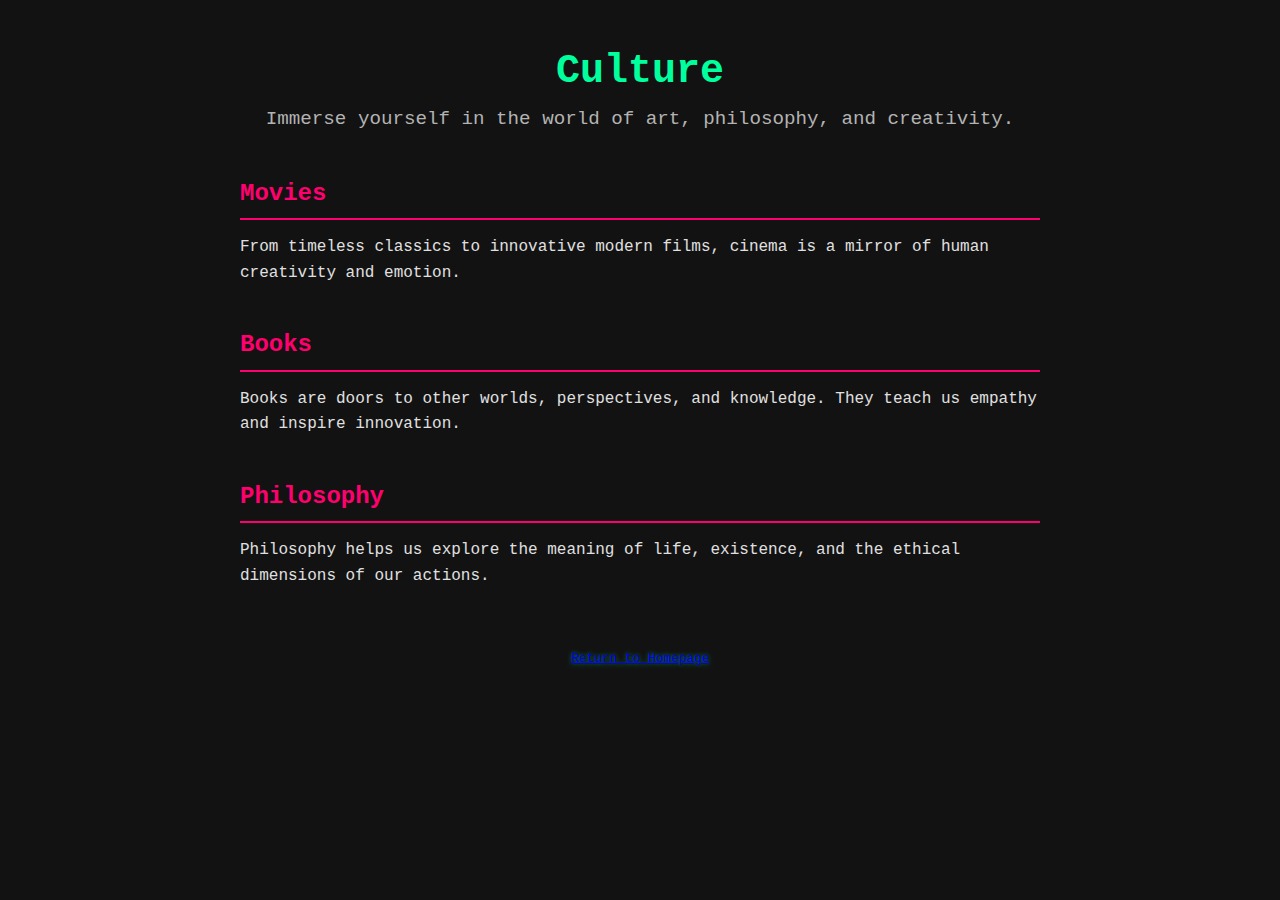
==== culture.html @ 26552026 "Create culture.html" ====
<!DOCTYPE html>
<html lang="en">
<head>
    <meta charset="UTF-8">
    <meta name="viewport" content="width=device-width, initial-scale=1.0">
    <title>Culture</title>
    <link rel="stylesheet" href="styles.css">
</head>
<body>
    <header>
        <h1>Culture</h1>
        <p>Immerse yourself in the world of art, philosophy, and creativity.</p>
    </header>

    <main>
        <section>
            <h2>Movies</h2>
            <p>From timeless classics to innovative modern films, cinema is a mirror of human creativity and emotion.</p>
        </section>

        <section>
            <h2>Books</h2>
            <p>Books are doors to other worlds, perspectives, and knowledge. They teach us empathy and inspire innovation.</p>
        </section>

        <section>
            <h2>Philosophy</h2>
            <p>Philosophy helps us explore the meaning of life, existence, and the ethical dimensions of our actions.</p>
        </section>
    </main>

    <footer>
        <a href="index.html">Return to Homepage</a>
    </footer>
</body>
</html>
---- styles.css ----
/* Reset basic styles */
* {
    margin: 0;
    padding: 0;
    box-sizing: border-box;
}

/* Overall Body Style */
body {
    font-family: "Courier New", Courier, monospace; /* Console-like font */
    background-color: #121212; /* Dark background */
    color: #e0e0e0; /* Light text for contrast */
    line-height: 1.6;
    padding: 0 20px;
}

/* Header Section */
header {
    text-align: center;
    margin: 40px 0;
}

header h1 {
    font-size: 2.5em;
    color: #00ff9d; /* Neon green */
}

header p {
    font-size: 1.2em;
    color: #b3b3b3; /* Muted white */
}

/* Navigation */
nav ul {
    list-style-type: none;
    text-align: center;
    margin: 20px 0;
}

nav ul li {
    display: inline;
    margin: 0 15px;
}

nav ul li a {
    color: #00ff9d;
    text-decoration: none;
    font-weight: bold;
}

nav ul li a:hover {
    color: #ff006e; /* Neon pink on hover */
}

/* Sections Styling */
section {
    margin: 40px auto;
    max-width: 800px;
}

section h2 {
    color: #ff006e;
    border-bottom: 2px solid #ff006e;
    padding-bottom: 5px;
    margin-bottom: 15px;
}

section p, section ul {
    margin-top: 10px;
}

/* Skills and Projects List */
ul {
    list-style-type: none;
    padding: 0;
}

ul li {
    background: #1d1d1d;
    padding: 10px;
    margin: 5px 0;
    border-radius: 8px;
}

ul li a {
    color: #00ff9d;
    text-decoration: none;
}

ul li a:hover {
    color: #ff006e;
}

/* Contact Links */
#contact ul {
    list-style-type: none;
    text-align: center;
}

#contact ul li {
    margin: 10px 0;
}

#contact ul li a {
    color: #00ff9d;
    text-decoration: none;
}

#contact ul li a:hover {
    color: #ff006e;
}

/* Footer Styling */
footer {
    text-align: center;
    padding: 20px;
    font-size: 0.8em;
    color: #666666;
}

/* Hover Animations */
a {
    transition: color 0.3s ease;
}

/* Button and Link Glow Effect */
a, button {
    text-shadow: 0px 0px 5px rgba(0, 255, 157, 0.5); /* Neon green shadow */
}

a:hover, button:hover {
    text-shadow: 0px 0px 8px rgba(255, 0, 110, 0.8); /* Neon pink on hover */
}

/* Custom Scrollbar */
::-webkit-scrollbar {
    width: 8px;
}

::-webkit-scrollbar-track {
    background: #121212;
}

::-webkit-scrollbar-thumb {
    background: #ff006e; /* Scroll thumb in neon pink */
    border-radius: 8px;
}

::-webkit-scrollbar-thumb:hover {
    background: #00ff9d; /* Turns neon green on hover */
}

/* New Categories Section */
.container {
    display: flex;
    justify-content: space-around;
    margin: 50px 0;
}

.category {
    background-color: #1d1d1d;
    color: #e0e0e0; /* La couleur du texte suivie de styles.css */
    text-align: center;
    padding: 20px;
    border-radius: 10px;
    width: 30%;
    box-shadow: 0 4px 8px rgba(0, 0, 0, 0.2);
}

.category-img {
    width: 20%; /* Réduit encore plus la taille des images */
    height: auto;
    border-radius: 8px;
    margin-bottom: 15px;
}

.category h3 {
    font-size: 1.2em; /* Ajuste la taille pour que le texte soit plus petit */
    color: #00ff9d; /* Neon green (la couleur définie dans styles.css pour le titre) */
    margin: 10px 0;
}

.category p {
    font-size: 1em; /* Taille réduite pour le texte */
    color: #b3b3b3; /* Couleur du texte selon le style général */
}

/* Hover effect on categories */
.category:hover {
    transform: scale(1.05); /* Légère animation pour agrandir l'élément */
    box-shadow: 0 6px 12px rgba(0, 0, 0, 0.3);
}

/* Responsiveness for small screens */
@media (max-width: 768px) {
    .container {
        flex-direction: column;
        align-items: center;
    }

    .category {
        width: 80%; /* Plus large sur les petits écrans */
        margin-bottom: 20px;
    }
}

#floating-icons {
    position: fixed;
    top: 0;
    left: 0;
    width: 100%;
    height: 100%;
    pointer-events: none; /* Make sure the icons don't block interactions */
    z-index: -1; /* Place behind other content */
}

.floating-icon {
    position: absolute;
    width: 150px; /* Adjust the size as needed */
    height: auto;
    transition: transform 0.3s ease;
}
#tv-screen {
    position: fixed;
    top: 0;
    left: 0;
    width: 100%;
    height: 100%;
    pointer-events: none; /* Assure que le canvas ne bloque pas les interactions */
    z-index: -1; /* Place derrière autres contenus */
}
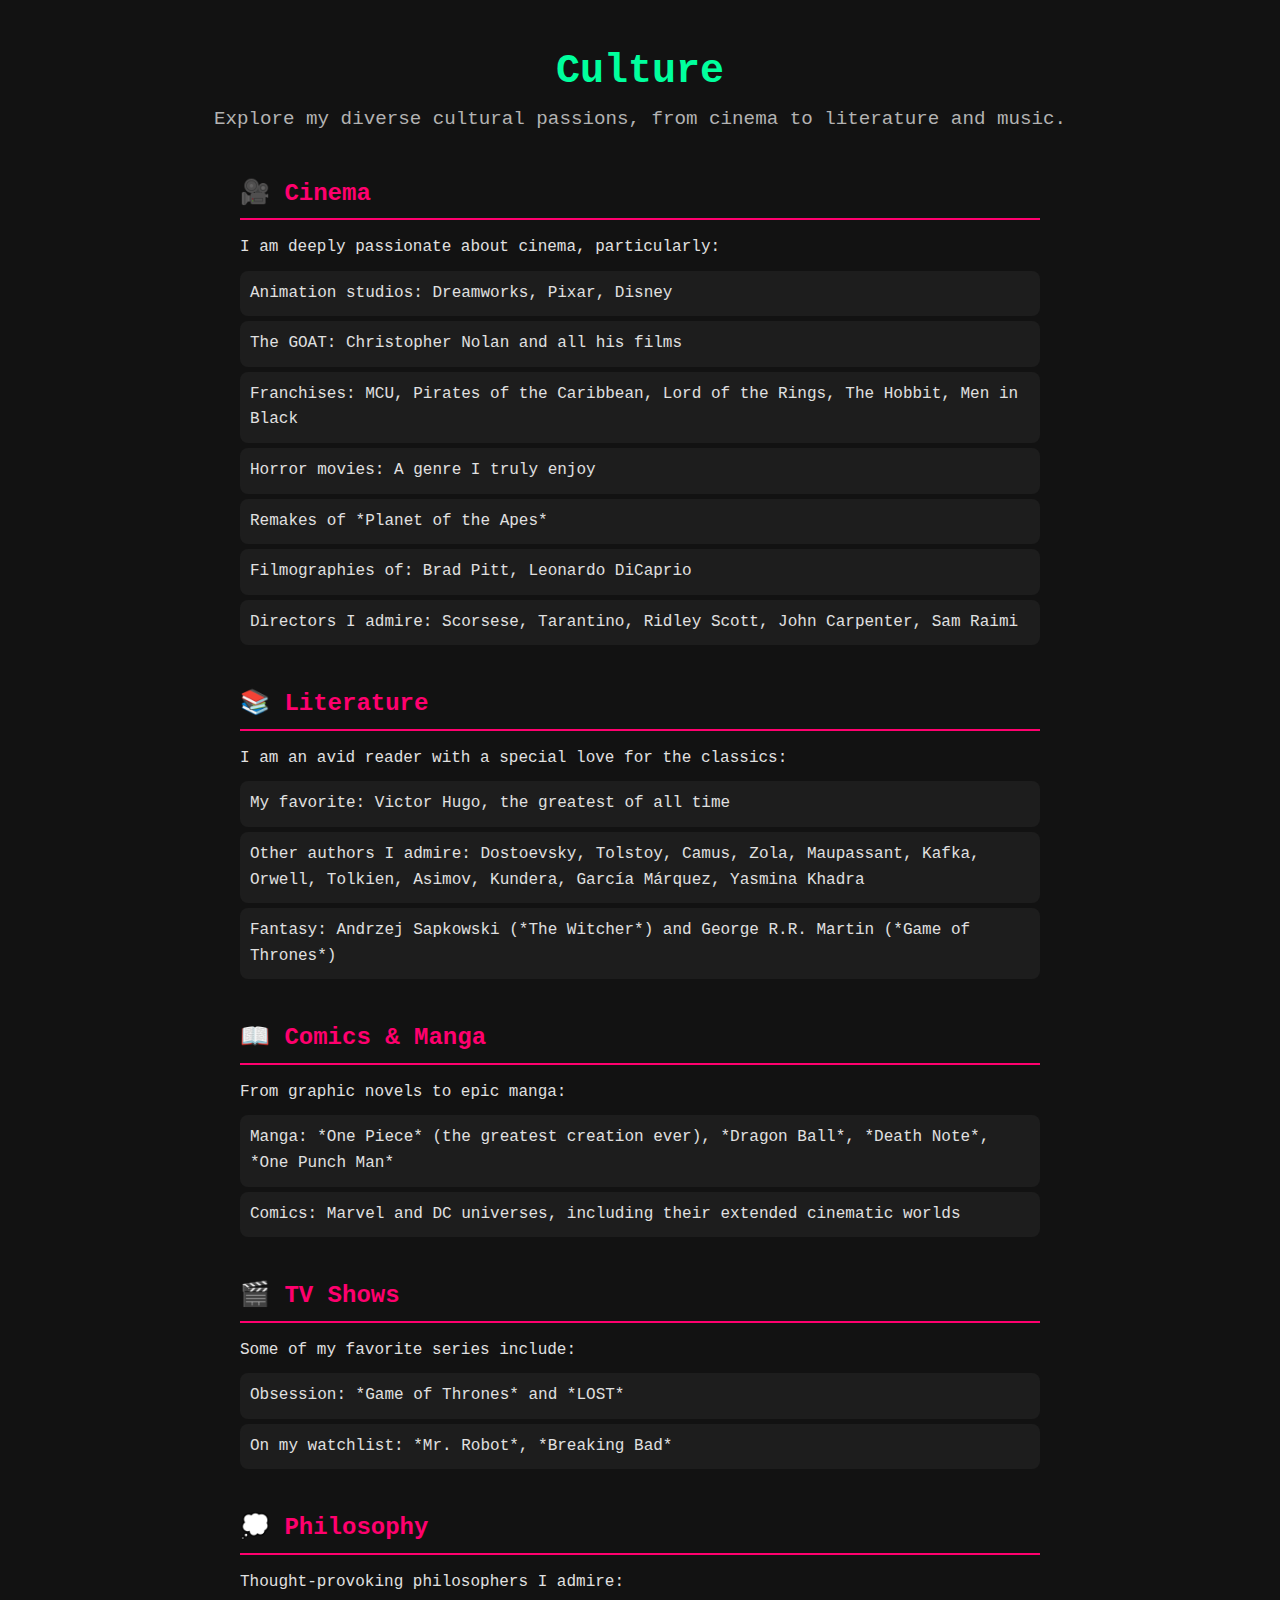
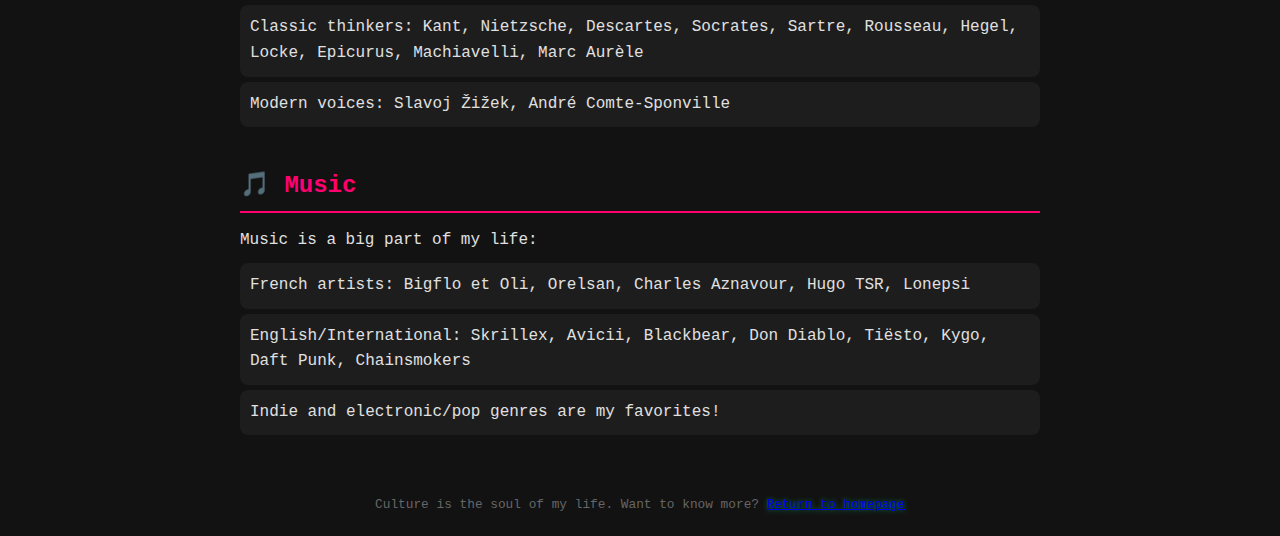
==== commit 671e377e: "Update culture.html" ====
--- a/culture.html
+++ b/culture.html
@@ -9,28 +9,72 @@
 <body>
     <header>
         <h1>Culture</h1>
-        <p>Immerse yourself in the world of art, philosophy, and creativity.</p>
+        <p>Explore my diverse cultural passions, from cinema to literature and music.</p>
     </header>
 
-    <main>
-        <section>
-            <h2>Movies</h2>
-            <p>From timeless classics to innovative modern films, cinema is a mirror of human creativity and emotion.</p>
-        </section>
+    <section>
+        <h2>🎥 Cinema</h2>
+        <p>I am deeply passionate about cinema, particularly:</p>
+        <ul>
+            <li>Animation studios: Dreamworks, Pixar, Disney</li>
+            <li>The GOAT: Christopher Nolan and all his films</li>
+            <li>Franchises: MCU, Pirates of the Caribbean, Lord of the Rings, The Hobbit, Men in Black</li>
+            <li>Horror movies: A genre I truly enjoy</li>
+            <li>Remakes of *Planet of the Apes*</li>
+            <li>Filmographies of: Brad Pitt, Leonardo DiCaprio</li>
+            <li>Directors I admire: Scorsese, Tarantino, Ridley Scott, John Carpenter, Sam Raimi</li>
+        </ul>
+    </section>
 
-        <section>
-            <h2>Books</h2>
-            <p>Books are doors to other worlds, perspectives, and knowledge. They teach us empathy and inspire innovation.</p>
-        </section>
+    <section>
+        <h2>📚 Literature</h2>
+        <p>I am an avid reader with a special love for the classics:</p>
+        <ul>
+            <li>My favorite: Victor Hugo, the greatest of all time</li>
+            <li>Other authors I admire: Dostoevsky, Tolstoy, Camus, Zola, Maupassant, Kafka, Orwell, Tolkien, Asimov, Kundera, García Márquez, Yasmina Khadra</li>
+            <li>Fantasy: Andrzej Sapkowski (*The Witcher*) and George R.R. Martin (*Game of Thrones*)</li>
+        </ul>
+    </section>
 
-        <section>
-            <h2>Philosophy</h2>
-            <p>Philosophy helps us explore the meaning of life, existence, and the ethical dimensions of our actions.</p>
-        </section>
-    </main>
+    <section>
+        <h2>📖 Comics & Manga</h2>
+        <p>From graphic novels to epic manga:</p>
+        <ul>
+            <li>Manga: *One Piece* (the greatest creation ever), *Dragon Ball*, *Death Note*, *One Punch Man*</li>
+            <li>Comics: Marvel and DC universes, including their extended cinematic worlds</li>
+        </ul>
+    </section>
+
+    <section>
+        <h2>🎬 TV Shows</h2>
+        <p>Some of my favorite series include:</p>
+        <ul>
+            <li>Obsession: *Game of Thrones* and *LOST*</li>
+            <li>On my watchlist: *Mr. Robot*, *Breaking Bad*</li>
+        </ul>
+    </section>
+
+    <section>
+        <h2>💭 Philosophy</h2>
+        <p>Thought-provoking philosophers I admire:</p>
+        <ul>
+            <li>Classic thinkers: Kant, Nietzsche, Descartes, Socrates, Sartre, Rousseau, Hegel, Locke, Epicurus, Machiavelli, Marc Aurèle</li>
+            <li>Modern voices: Slavoj Žižek, André Comte-Sponville</li>
+        </ul>
+    </section>
+
+    <section>
+        <h2>🎵 Music</h2>
+        <p>Music is a big part of my life:</p>
+        <ul>
+            <li>French artists: Bigflo et Oli, Orelsan, Charles Aznavour, Hugo TSR, Lonepsi</li>
+            <li>English/International: Skrillex, Avicii, Blackbear, Don Diablo, Tiësto, Kygo, Daft Punk, Chainsmokers</li>
+            <li>Indie and electronic/pop genres are my favorites!</li>
+        </ul>
+    </section>
 
     <footer>
-        <a href="index.html">Return to Homepage</a>
+        <p>Culture is the soul of my life. Want to know more? <a href="index.html">Return to homepage</a></p>
     </footer>
 </body>
 </html>
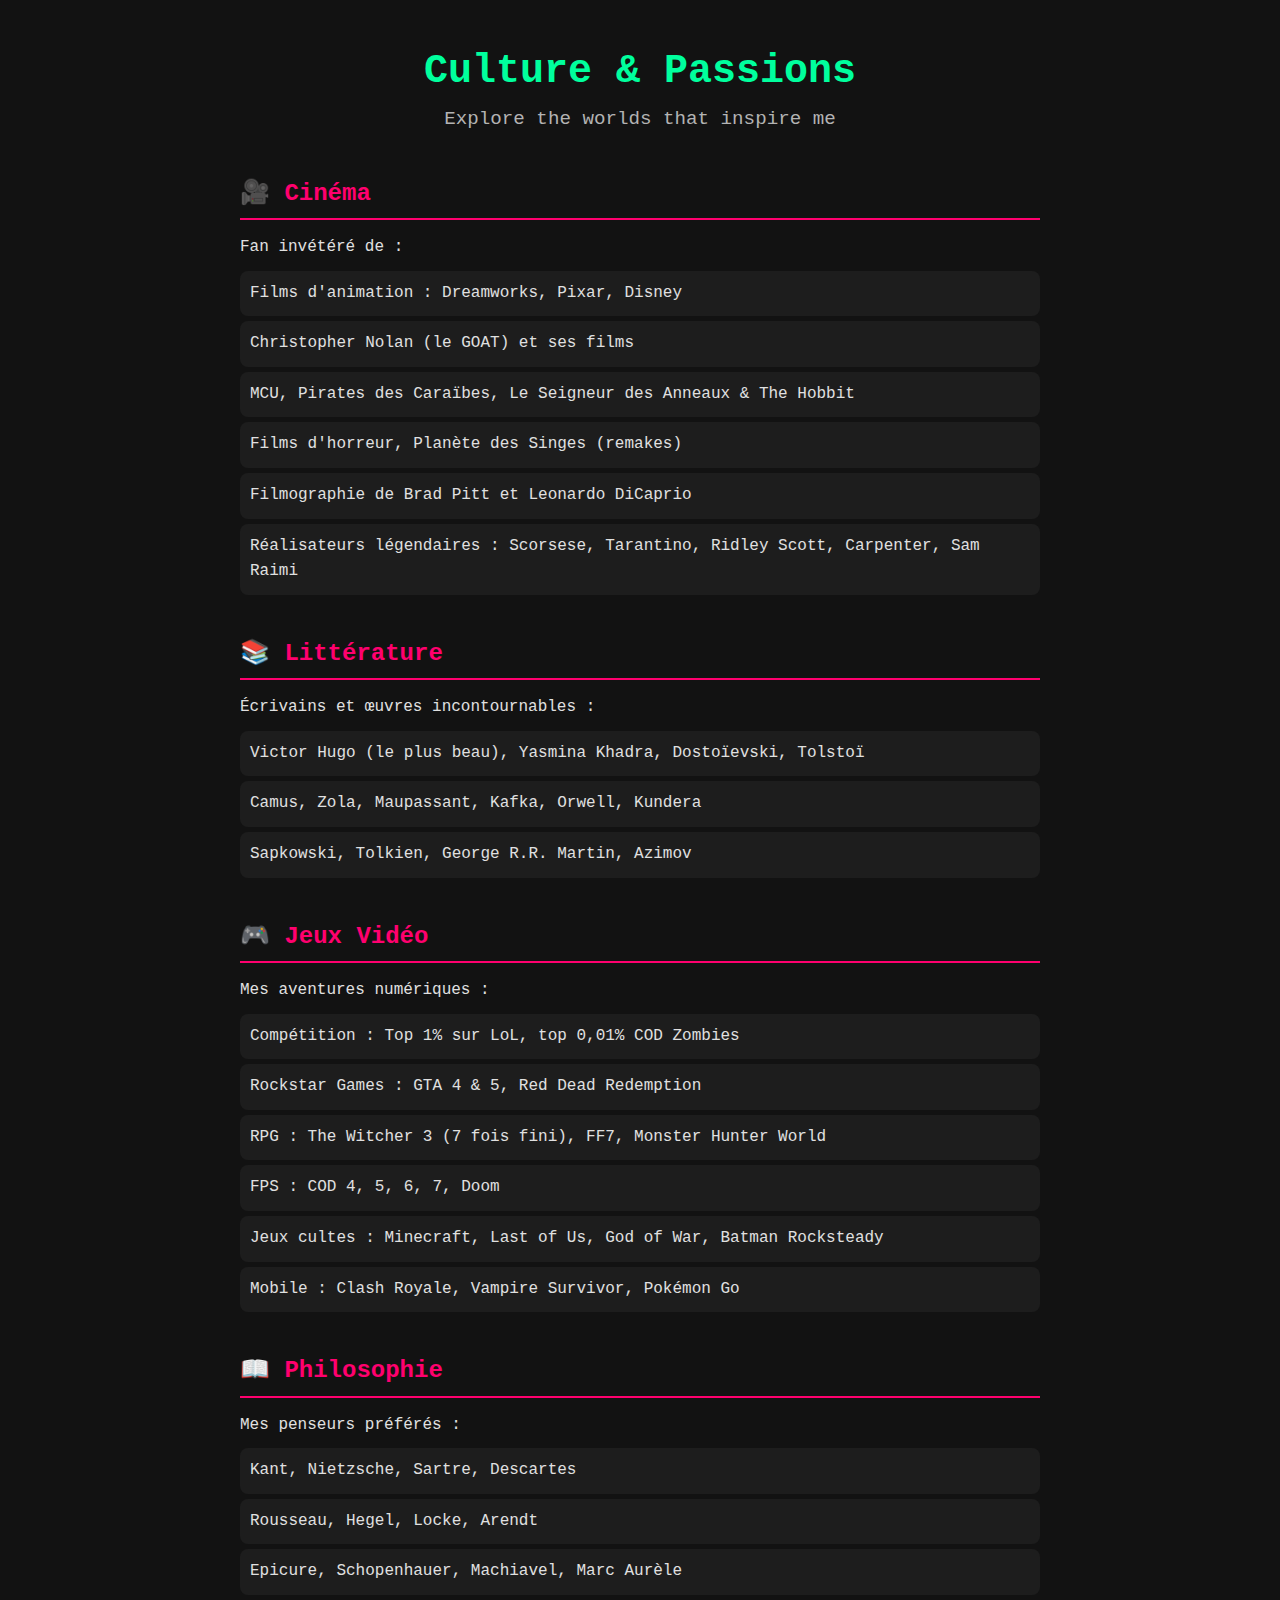
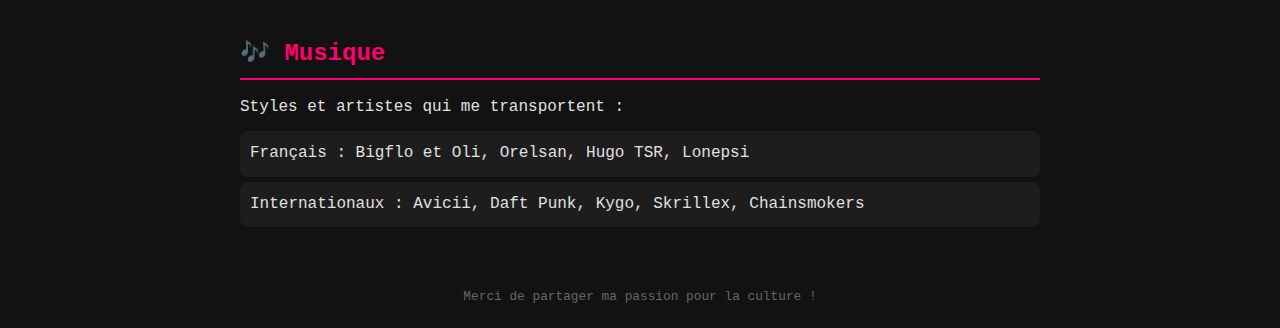
==== commit b890ea7b: "Update culture.html" ====
--- a/culture.html
+++ b/culture.html
@@ -8,73 +8,67 @@
 </head>
 <body>
     <header>
-        <h1>Culture</h1>
-        <p>Explore my diverse cultural passions, from cinema to literature and music.</p>
+        <h1>Culture & Passions</h1>
+        <p>Explore the worlds that inspire me</p>
     </header>
 
     <section>
-        <h2>🎥 Cinema</h2>
-        <p>I am deeply passionate about cinema, particularly:</p>
+        <h2>🎥 Cinéma</h2>
+        <p>Fan invétéré de :</p>
         <ul>
-            <li>Animation studios: Dreamworks, Pixar, Disney</li>
-            <li>The GOAT: Christopher Nolan and all his films</li>
-            <li>Franchises: MCU, Pirates of the Caribbean, Lord of the Rings, The Hobbit, Men in Black</li>
-            <li>Horror movies: A genre I truly enjoy</li>
-            <li>Remakes of *Planet of the Apes*</li>
-            <li>Filmographies of: Brad Pitt, Leonardo DiCaprio</li>
-            <li>Directors I admire: Scorsese, Tarantino, Ridley Scott, John Carpenter, Sam Raimi</li>
+            <li>Films d'animation : Dreamworks, Pixar, Disney</li>
+            <li>Christopher Nolan (le GOAT) et ses films</li>
+            <li>MCU, Pirates des Caraïbes, Le Seigneur des Anneaux & The Hobbit</li>
+            <li>Films d'horreur, Planète des Singes (remakes)</li>
+            <li>Filmographie de Brad Pitt et Leonardo DiCaprio</li>
+            <li>Réalisateurs légendaires : Scorsese, Tarantino, Ridley Scott, Carpenter, Sam Raimi</li>
         </ul>
     </section>
 
     <section>
-        <h2>📚 Literature</h2>
-        <p>I am an avid reader with a special love for the classics:</p>
+        <h2>📚 Littérature</h2>
+        <p>Écrivains et œuvres incontournables :</p>
         <ul>
-            <li>My favorite: Victor Hugo, the greatest of all time</li>
-            <li>Other authors I admire: Dostoevsky, Tolstoy, Camus, Zola, Maupassant, Kafka, Orwell, Tolkien, Asimov, Kundera, García Márquez, Yasmina Khadra</li>
-            <li>Fantasy: Andrzej Sapkowski (*The Witcher*) and George R.R. Martin (*Game of Thrones*)</li>
+            <li>Victor Hugo (le plus beau), Yasmina Khadra, Dostoïevski, Tolstoï</li>
+            <li>Camus, Zola, Maupassant, Kafka, Orwell, Kundera</li>
+            <li>Sapkowski, Tolkien, George R.R. Martin, Azimov</li>
         </ul>
     </section>
 
     <section>
-        <h2>📖 Comics & Manga</h2>
-        <p>From graphic novels to epic manga:</p>
+        <h2>🎮 Jeux Vidéo</h2>
+        <p>Mes aventures numériques :</p>
         <ul>
-            <li>Manga: *One Piece* (the greatest creation ever), *Dragon Ball*, *Death Note*, *One Punch Man*</li>
-            <li>Comics: Marvel and DC universes, including their extended cinematic worlds</li>
+            <li>Compétition : Top 1% sur LoL, top 0,01% COD Zombies</li>
+            <li>Rockstar Games : GTA 4 & 5, Red Dead Redemption</li>
+            <li>RPG : The Witcher 3 (7 fois fini), FF7, Monster Hunter World</li>
+            <li>FPS : COD 4, 5, 6, 7, Doom</li>
+            <li>Jeux cultes : Minecraft, Last of Us, God of War, Batman Rocksteady</li>
+            <li>Mobile : Clash Royale, Vampire Survivor, Pokémon Go</li>
         </ul>
     </section>
 
     <section>
-        <h2>🎬 TV Shows</h2>
-        <p>Some of my favorite series include:</p>
+        <h2>📖 Philosophie</h2>
+        <p>Mes penseurs préférés :</p>
         <ul>
-            <li>Obsession: *Game of Thrones* and *LOST*</li>
-            <li>On my watchlist: *Mr. Robot*, *Breaking Bad*</li>
+            <li>Kant, Nietzsche, Sartre, Descartes</li>
+            <li>Rousseau, Hegel, Locke, Arendt</li>
+            <li>Epicure, Schopenhauer, Machiavel, Marc Aurèle</li>
         </ul>
     </section>
 
     <section>
-        <h2>💭 Philosophy</h2>
-        <p>Thought-provoking philosophers I admire:</p>
+        <h2>🎶 Musique</h2>
+        <p>Styles et artistes qui me transportent :</p>
         <ul>
-            <li>Classic thinkers: Kant, Nietzsche, Descartes, Socrates, Sartre, Rousseau, Hegel, Locke, Epicurus, Machiavelli, Marc Aurèle</li>
-            <li>Modern voices: Slavoj Žižek, André Comte-Sponville</li>
-        </ul>
-    </section>
-
-    <section>
-        <h2>🎵 Music</h2>
-        <p>Music is a big part of my life:</p>
-        <ul>
-            <li>French artists: Bigflo et Oli, Orelsan, Charles Aznavour, Hugo TSR, Lonepsi</li>
-            <li>English/International: Skrillex, Avicii, Blackbear, Don Diablo, Tiësto, Kygo, Daft Punk, Chainsmokers</li>
-            <li>Indie and electronic/pop genres are my favorites!</li>
+            <li>Français : Bigflo et Oli, Orelsan, Hugo TSR, Lonepsi</li>
+            <li>Internationaux : Avicii, Daft Punk, Kygo, Skrillex, Chainsmokers</li>
         </ul>
     </section>
 
     <footer>
-        <p>Culture is the soul of my life. Want to know more? <a href="index.html">Return to homepage</a></p>
+        <p>Merci de partager ma passion pour la culture !</p>
     </footer>
 </body>
 </html>
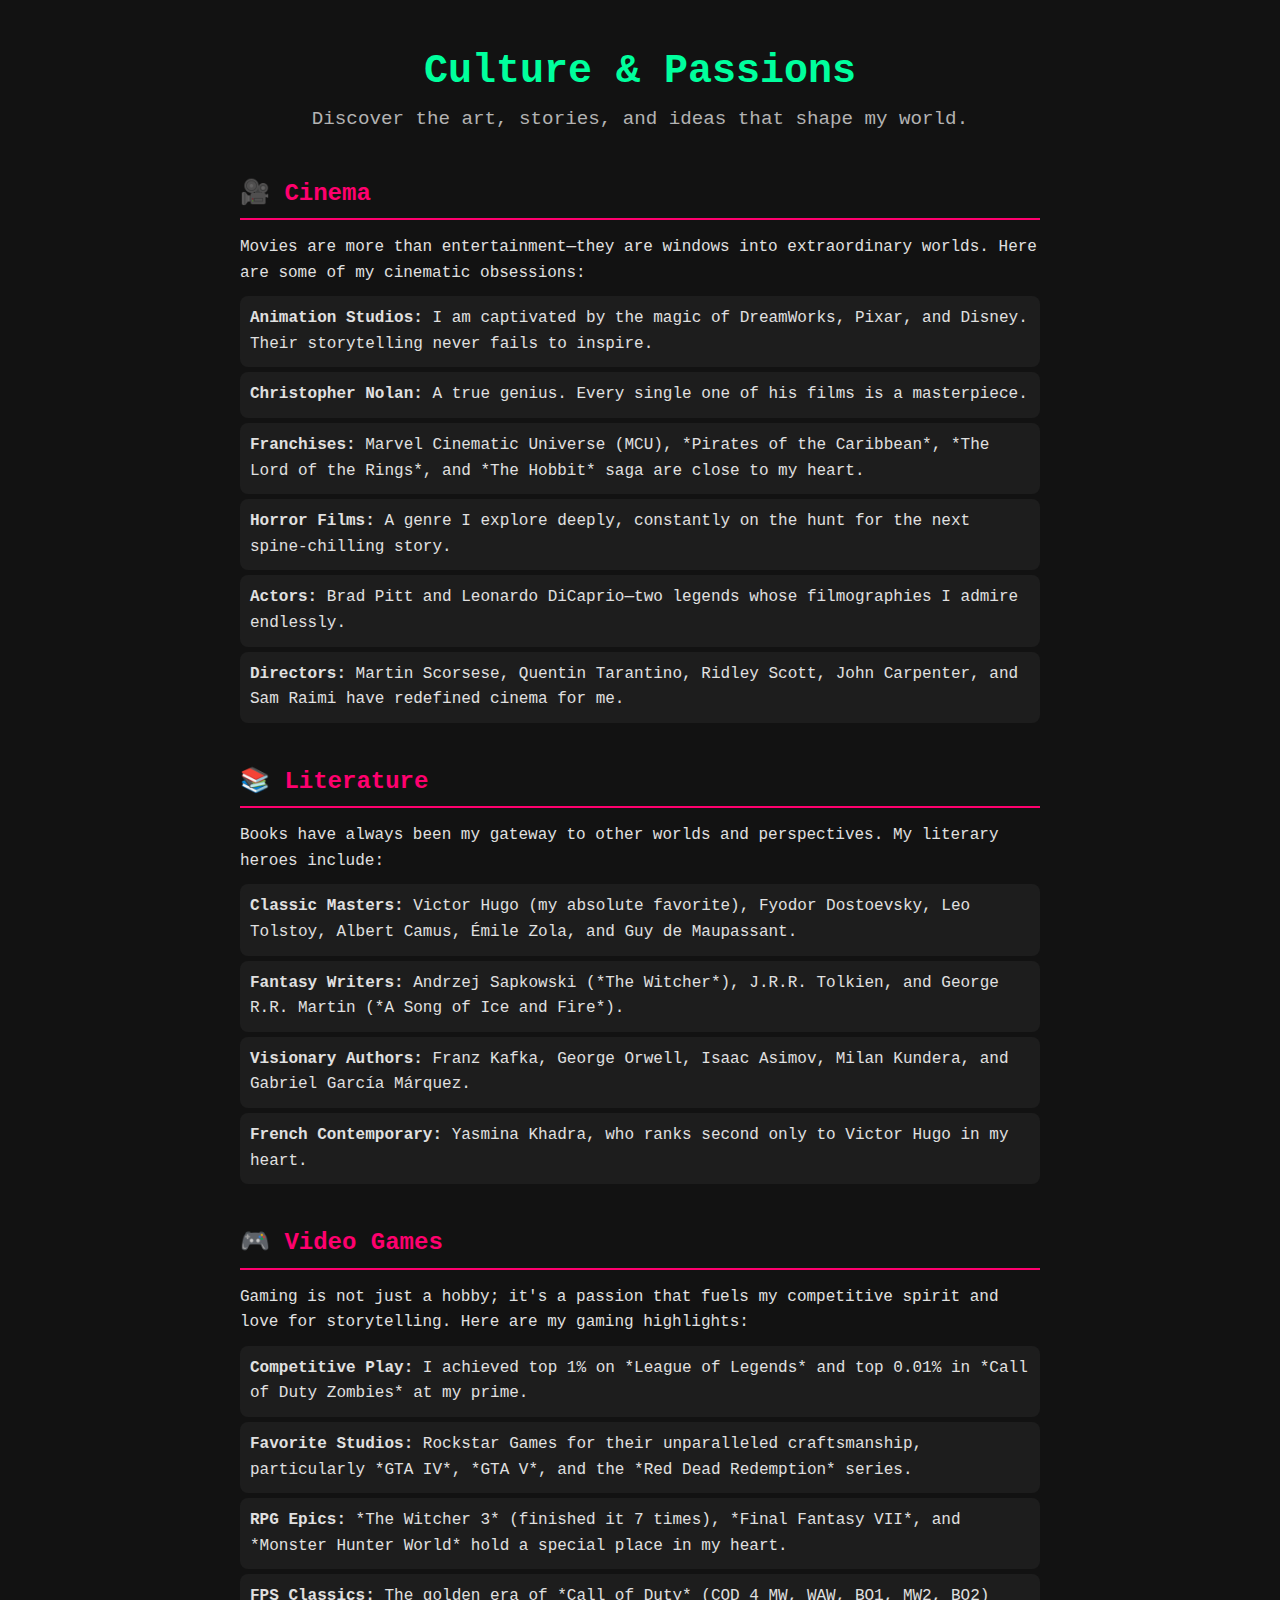
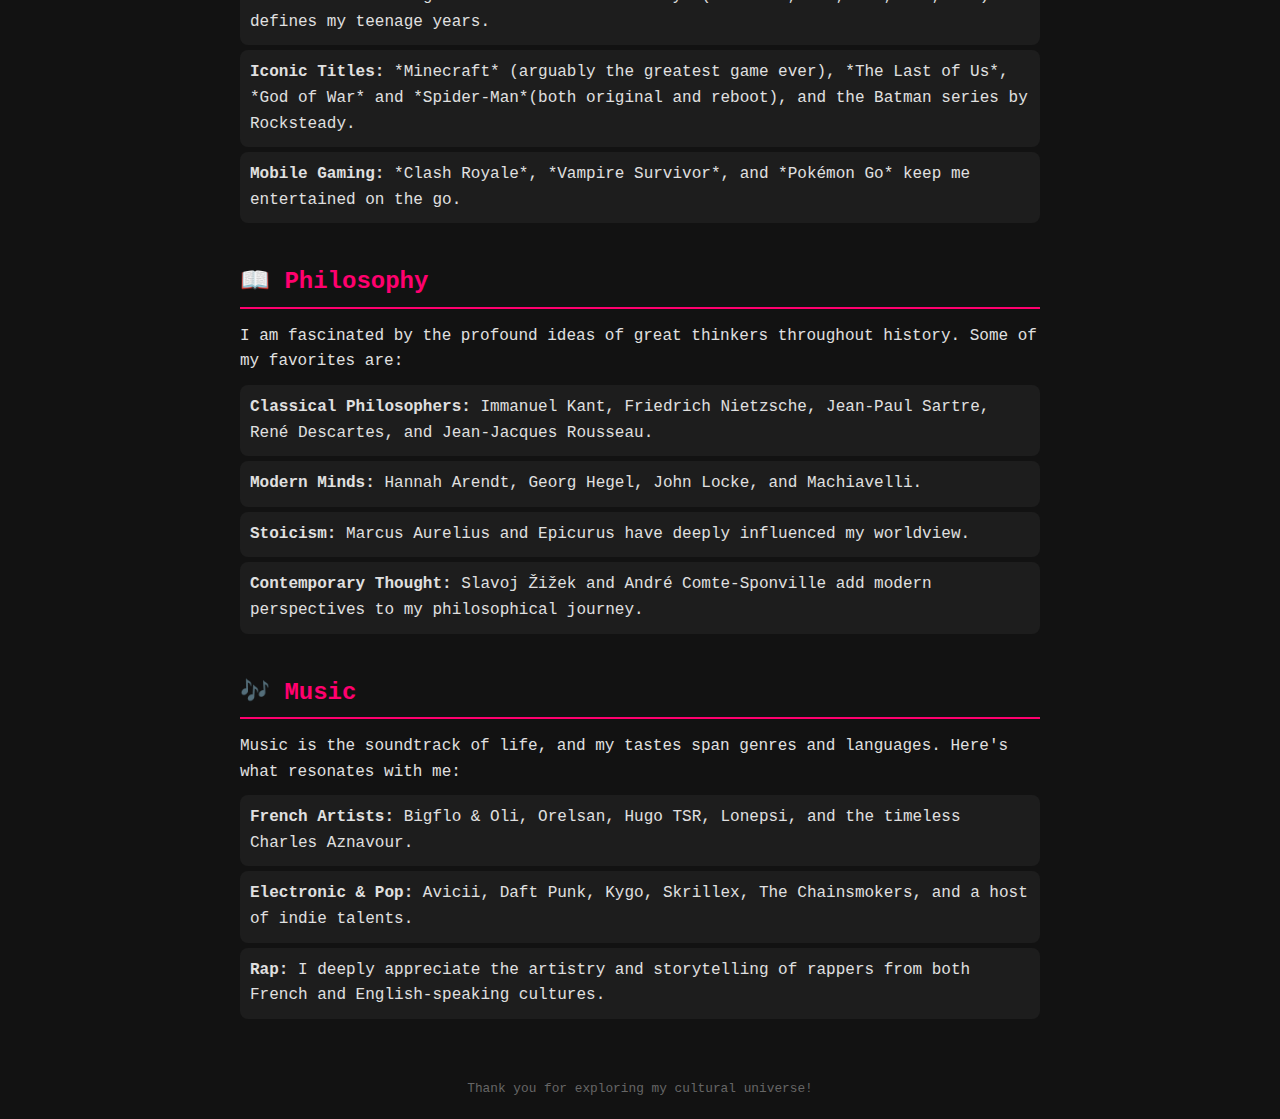
==== commit 2e7a4c4c: "Update culture.html" ====
--- a/culture.html
+++ b/culture.html
@@ -3,72 +3,75 @@
 <head>
     <meta charset="UTF-8">
     <meta name="viewport" content="width=device-width, initial-scale=1.0">
-    <title>Culture</title>
+    <title>Culture & Passions</title>
     <link rel="stylesheet" href="styles.css">
 </head>
 <body>
     <header>
         <h1>Culture & Passions</h1>
-        <p>Explore the worlds that inspire me</p>
+        <p>Discover the art, stories, and ideas that shape my world.</p>
     </header>
 
     <section>
-        <h2>🎥 Cinéma</h2>
-        <p>Fan invétéré de :</p>
+        <h2>🎥 Cinema</h2>
+        <p>Movies are more than entertainment—they are windows into extraordinary worlds. Here are some of my cinematic obsessions:</p>
         <ul>
-            <li>Films d'animation : Dreamworks, Pixar, Disney</li>
-            <li>Christopher Nolan (le GOAT) et ses films</li>
-            <li>MCU, Pirates des Caraïbes, Le Seigneur des Anneaux & The Hobbit</li>
-            <li>Films d'horreur, Planète des Singes (remakes)</li>
-            <li>Filmographie de Brad Pitt et Leonardo DiCaprio</li>
-            <li>Réalisateurs légendaires : Scorsese, Tarantino, Ridley Scott, Carpenter, Sam Raimi</li>
+            <li><strong>Animation Studios:</strong> I am captivated by the magic of DreamWorks, Pixar, and Disney. Their storytelling never fails to inspire.</li>
+            <li><strong>Christopher Nolan:</strong> A true genius. Every single one of his films is a masterpiece.</li>
+            <li><strong>Franchises:</strong> Marvel Cinematic Universe (MCU), *Pirates of the Caribbean*, *The Lord of the Rings*, and *The Hobbit* saga are close to my heart.</li>
+            <li><strong>Horror Films:</strong> A genre I explore deeply, constantly on the hunt for the next spine-chilling story.</li>
+            <li><strong>Actors:</strong> Brad Pitt and Leonardo DiCaprio—two legends whose filmographies I admire endlessly.</li>
+            <li><strong>Directors:</strong> Martin Scorsese, Quentin Tarantino, Ridley Scott, John Carpenter, and Sam Raimi have redefined cinema for me.</li>
         </ul>
     </section>
 
     <section>
-        <h2>📚 Littérature</h2>
-        <p>Écrivains et œuvres incontournables :</p>
+        <h2>📚 Literature</h2>
+        <p>Books have always been my gateway to other worlds and perspectives. My literary heroes include:</p>
         <ul>
-            <li>Victor Hugo (le plus beau), Yasmina Khadra, Dostoïevski, Tolstoï</li>
-            <li>Camus, Zola, Maupassant, Kafka, Orwell, Kundera</li>
-            <li>Sapkowski, Tolkien, George R.R. Martin, Azimov</li>
+            <li><strong>Classic Masters:</strong> Victor Hugo (my absolute favorite), Fyodor Dostoevsky, Leo Tolstoy, Albert Camus, Émile Zola, and Guy de Maupassant.</li>
+            <li><strong>Fantasy Writers:</strong> Andrzej Sapkowski (*The Witcher*), J.R.R. Tolkien, and George R.R. Martin (*A Song of Ice and Fire*).</li>
+            <li><strong>Visionary Authors:</strong> Franz Kafka, George Orwell, Isaac Asimov, Milan Kundera, and Gabriel García Márquez.</li>
+            <li><strong>French Contemporary:</strong> Yasmina Khadra, who ranks second only to Victor Hugo in my heart.</li>
         </ul>
     </section>
 
     <section>
-        <h2>🎮 Jeux Vidéo</h2>
-        <p>Mes aventures numériques :</p>
+        <h2>🎮 Video Games</h2>
+        <p>Gaming is not just a hobby; it's a passion that fuels my competitive spirit and love for storytelling. Here are my gaming highlights:</p>
         <ul>
-            <li>Compétition : Top 1% sur LoL, top 0,01% COD Zombies</li>
-            <li>Rockstar Games : GTA 4 & 5, Red Dead Redemption</li>
-            <li>RPG : The Witcher 3 (7 fois fini), FF7, Monster Hunter World</li>
-            <li>FPS : COD 4, 5, 6, 7, Doom</li>
-            <li>Jeux cultes : Minecraft, Last of Us, God of War, Batman Rocksteady</li>
-            <li>Mobile : Clash Royale, Vampire Survivor, Pokémon Go</li>
+            <li><strong>Competitive Play:</strong> I achieved top 1% on *League of Legends* and top 0.01% in *Call of Duty Zombies* at my prime.</li>
+            <li><strong>Favorite Studios:</strong> Rockstar Games for their unparalleled craftsmanship, particularly *GTA IV*, *GTA V*, and the *Red Dead Redemption* series.</li>
+            <li><strong>RPG Epics:</strong> *The Witcher 3* (finished it 7 times), *Final Fantasy VII*, and *Monster Hunter World* hold a special place in my heart.</li>
+            <li><strong>FPS Classics:</strong> The golden era of *Call of Duty* (COD 4 MW, WAW, BO1, MW2, BO2) defines my teenage years.</li>
+            <li><strong>Iconic Titles:</strong> *Minecraft* (arguably the greatest game ever), *The Last of Us*, *God of War* and *Spider-Man*(both original and reboot), and the Batman series by Rocksteady.</li>
+            <li><strong>Mobile Gaming:</strong> *Clash Royale*, *Vampire Survivor*, and *Pokémon Go* keep me entertained on the go.</li>
         </ul>
     </section>
 
     <section>
-        <h2>📖 Philosophie</h2>
-        <p>Mes penseurs préférés :</p>
+        <h2>📖 Philosophy</h2>
+        <p>I am fascinated by the profound ideas of great thinkers throughout history. Some of my favorites are:</p>
         <ul>
-            <li>Kant, Nietzsche, Sartre, Descartes</li>
-            <li>Rousseau, Hegel, Locke, Arendt</li>
-            <li>Epicure, Schopenhauer, Machiavel, Marc Aurèle</li>
+            <li><strong>Classical Philosophers:</strong> Immanuel Kant, Friedrich Nietzsche, Jean-Paul Sartre, René Descartes, and Jean-Jacques Rousseau.</li>
+            <li><strong>Modern Minds:</strong> Hannah Arendt, Georg Hegel, John Locke, and Machiavelli.</li>
+            <li><strong>Stoicism:</strong> Marcus Aurelius and Epicurus have deeply influenced my worldview.</li>
+            <li><strong>Contemporary Thought:</strong> Slavoj Žižek and André Comte-Sponville add modern perspectives to my philosophical journey.</li>
         </ul>
     </section>
 
     <section>
-        <h2>🎶 Musique</h2>
-        <p>Styles et artistes qui me transportent :</p>
+        <h2>🎶 Music</h2>
+        <p>Music is the soundtrack of life, and my tastes span genres and languages. Here's what resonates with me:</p>
         <ul>
-            <li>Français : Bigflo et Oli, Orelsan, Hugo TSR, Lonepsi</li>
-            <li>Internationaux : Avicii, Daft Punk, Kygo, Skrillex, Chainsmokers</li>
+            <li><strong>French Artists:</strong> Bigflo & Oli, Orelsan, Hugo TSR, Lonepsi, and the timeless Charles Aznavour.</li>
+            <li><strong>Electronic & Pop:</strong> Avicii, Daft Punk, Kygo, Skrillex, The Chainsmokers, and a host of indie talents.</li>
+            <li><strong>Rap:</strong> I deeply appreciate the artistry and storytelling of rappers from both French and English-speaking cultures.</li>
         </ul>
     </section>
 
     <footer>
-        <p>Merci de partager ma passion pour la culture !</p>
+        <p>Thank you for exploring my cultural universe!</p>
     </footer>
 </body>
 </html>
